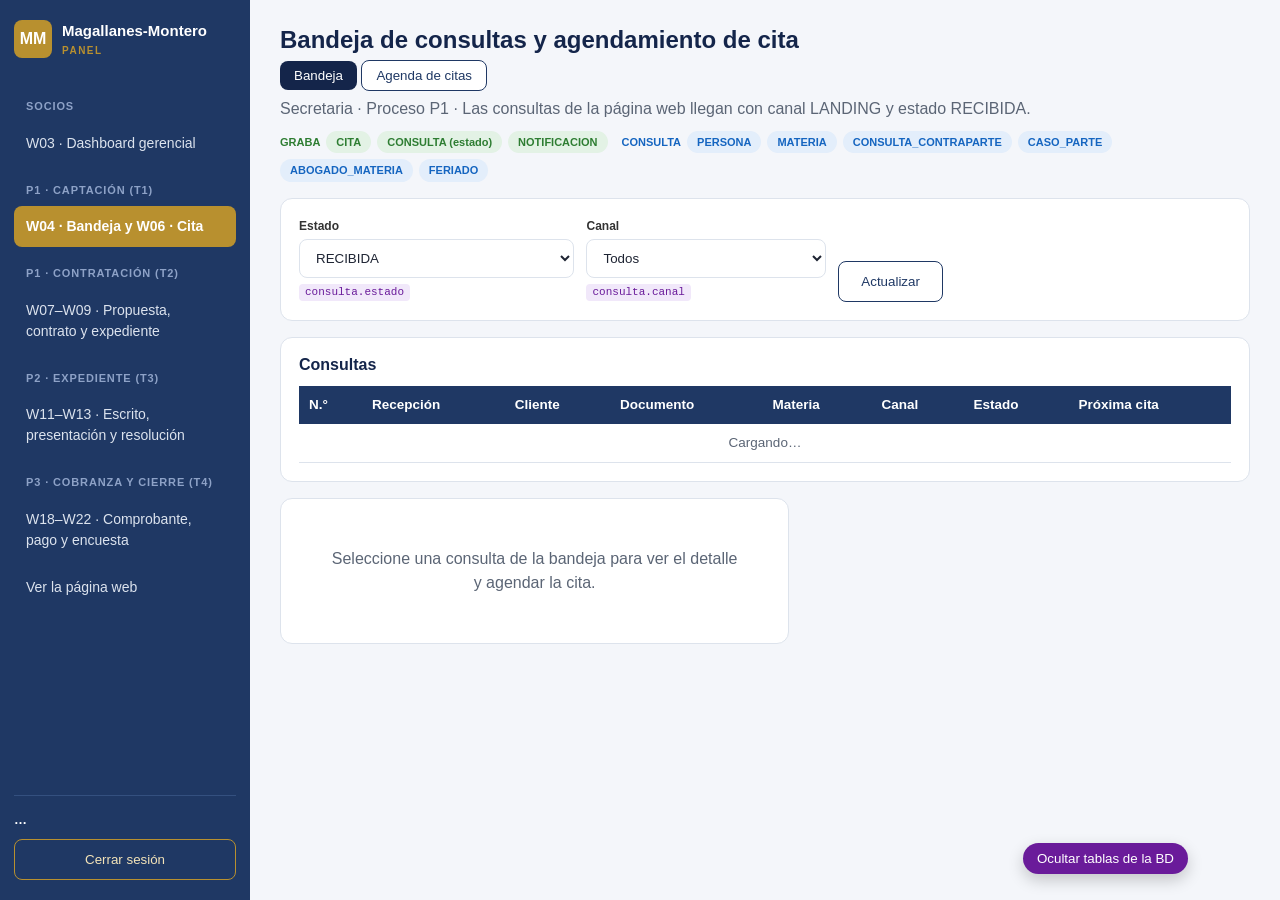
==== 8_Web_Landing_Panel/magallanes-web/src/main/resources/static/panel/index.html @ 639f0bbc "Version final 36 tablas + dashboard + modulos" ====
<!DOCTYPE html>
<html lang="es">
<head>
  <meta charset="UTF-8"><meta name="viewport" content="width=device-width, initial-scale=1">
  <title>Panel del estudio · Magallanes-Montero</title>
  <link rel="stylesheet" href="../css/estilos.css"><link rel="stylesheet" href="../css/panel.css">
</head>
<body class="panel">
<div class="app">
  <aside id="lateral" data-activo="bandeja"></aside>

  <main class="principal">
    <!-- ================= W04 · BANDEJA + W06 · AGENDAR CITA ================= -->
    <section id="vista-bandeja">
      <div class="titulo-pantalla">
        <h1>Bandeja de consultas y agendamiento de cita</h1>
        <div style="margin:6px 0"><button class="btn btn-navy" type="button" data-vista="bandeja" style="padding:7px 14px">Bandeja</button>
          <button class="btn btn-sec" type="button" data-vista="agenda" style="padding:7px 14px">Agenda de citas</button></div>
        <p>Secretaria · Proceso P1 · Las consultas de la página web llegan con canal LANDING y estado RECIBIDA.</p>
        <div class="chips"><span style="color:var(--verde)">GRABA</span><span class="chip g">CITA</span><span class="chip g">CONSULTA (estado)</span><span class="chip g">NOTIFICACION</span>
          <span style="color:var(--azul);margin-left:8px">CONSULTA</span><span class="chip l">PERSONA</span><span class="chip l">MATERIA</span><span class="chip l">CONSULTA_CONTRAPARTE</span><span class="chip l">CASO_PARTE</span><span class="chip l">ABOGADO_MATERIA</span><span class="chip l">FERIADO</span></div>
      </div>

      <div class="tarjeta">
        <div class="filtros">
          <div class="campo"><label for="f-estado">Estado</label>
            <select id="f-estado"><option value="">Todos</option><option selected>RECIBIDA</option><option>NO_ATENDIDA</option><option>AGENDADA</option><option>ATENDIDA</option><option>PROPUESTA</option><option>CONTRATADA</option><option>CON_CONFLICTO</option><option>RECHAZADA</option></select>
            <span class="bd">consulta.estado</span></div>
          <div class="campo"><label for="f-canal">Canal</label>
            <select id="f-canal"><option value="">Todos</option><option>LANDING</option><option>WHATSAPP</option><option>LLAMADA</option><option>PRESENCIAL</option><option>FACEBOOK</option><option>INSTAGRAM</option></select>
            <span class="bd">consulta.canal</span></div>
          <button class="btn btn-sec" id="refrescar" type="button">Actualizar</button>
        </div>
      </div>

      <div class="tarjeta" style="overflow-x:auto">
          <h2>Consultas <span id="total" style="color:var(--muted);font-weight:400"></span></h2>
          <table class="tabla">
            <thead><tr><th>N.°</th><th>Recepción</th><th>Cliente</th><th>Documento</th><th>Materia</th><th>Canal</th><th>Estado</th><th>Próxima cita</th></tr></thead>
            <tbody id="filas"><tr><td colspan="8" class="vacio">Cargando…</td></tr></tbody>
          </table>
      </div>

      <div class="dos-col">
          <div class="tarjeta detalle" id="detalle"><div class="vacio">Seleccione una consulta de la bandeja para ver el detalle y agendar la cita.</div></div>

          <!-- W06 · Agendar cita -->
          <form class="tarjeta" id="form-cita" hidden novalidate>
            <h2>W06 · Agendar cita</h2>
            <div class="campo"><label for="abogado">Abogado que atiende la materia *</label>
              <select id="abogado"></select><span class="bd">cita.id_abogado → abogado (filtrado por abogado_materia)</span></div>
            <div class="fila">
              <div class="campo"><label for="fecha">Fecha *</label><input id="fecha" type="date"><span class="bd">cita.fecha_hora (fecha) · se valida contra feriado</span></div>
              <div class="campo"><label>Modalidad *</label>
                <div class="radios"><label><input type="radio" name="modalidad" value="PRESENCIAL" checked> Presencial</label><label><input type="radio" name="modalidad" value="VIRTUAL"> Virtual</label></div>
                <span class="bd">cita.modalidad</span></div>
            </div>
            <div class="campo" style="margin-top:12px"><label>Hora * <span id="info-dia" style="font-weight:400;color:var(--muted)"></span></label>
              <div class="horas" id="horas"></div><span class="bd">cita.fecha_hora (hora) · tachadas = otra cita del abogado</span></div>
            <div class="alerta" id="alerta-cita"></div>
            <button class="btn btn-oro" type="submit" id="btn-cita" style="width:100%;margin-top:14px">Agendar cita y notificar</button>
            <p style="font-size:12px;color:var(--muted);margin:8px 0 0">Una sola transacción: INSERT CITA → UPDATE CONSULTA (AGENDADA) → INSERT NOTIFICACION al cliente (recordatorio 1 día antes) → INSERT NOTIFICACION al abogado.</p>
          </form>
      </div>
    </section>

    <!-- ================= AGENDA ================= -->
    <section id="vista-agenda" hidden>
      <div class="titulo-pantalla"><h1>Agenda de citas</h1>
        <div style="margin:6px 0"><button class="btn btn-sec" type="button" data-vista="bandeja" style="padding:7px 14px">Bandeja</button>
          <button class="btn btn-navy" type="button" data-vista="agenda" style="padding:7px 14px">Agenda de citas</button></div><p>Citas desde hoy (SELECT a CITA + CONSULTA + PERSONA + EMPLEADO).</p></div>
      <div class="tarjeta" style="overflow-x:auto">
        <table class="tabla"><thead><tr><th>N.° cita</th><th>Fecha y hora</th><th>Cliente</th><th>Abogado</th><th>Modalidad</th><th>Estado</th><th>Consulta</th></tr></thead>
          <tbody id="agenda-filas"></tbody></table>
      </div>
    </section>
  </main>
</div>
<button class="toggle-bd" id="toggle-bd" type="button">Ocultar tablas de la BD</button>
<script src="../js/menu.js"></script>
<script src="../js/panel.js"></script>
</body>
</html>
---- 8_Web_Landing_Panel/magallanes-web/src/main/resources/static/css/estilos.css ----
/* ==========================================================
   Magallanes-Montero Abogados · azul marino y dorado
   ========================================================== */
:root {
  --navy: #14254A; --navy-2: #1F3864; --navy-3: #2C4A7C;
  --gold: #B8902F; --gold-2: #9E7A25; --gold-claro: #F3E3B8;
  --crema: #F6F1E7; --fondo: #F4F6FA; --texto: #1E2433; --muted: #5B6575; --linea: #DDE3EC;
  --verde: #2E7D32; --rojo: #C62828; --azul: #1565C0; --morado: #6A1B9A;
  --radio: 12px;
}
* { box-sizing: border-box; }
[hidden] { display: none !important; }
html { scroll-behavior: smooth; }
body { margin: 0; font-family: "Inter", "Segoe UI", Arial, sans-serif; color: var(--texto); background: #fff; line-height: 1.5; }
a { color: inherit; text-decoration: none; }
.contenedor { width: min(1200px, 100% - 32px); margin-inline: auto; }
h1, h2, h3 { line-height: 1.15; margin: 0 0 .5em; }
.etiqueta-seccion { color: var(--gold); font-size: 12px; font-weight: 800; letter-spacing: .12em; text-transform: uppercase; }

/* Etiqueta morada tabla.columna (igual que en Figma) */
.bd { display: inline-block; font: 11px/1.6 Consolas, "Courier New", monospace; color: var(--morado); background: #F1E8FA;
      border-radius: 4px; padding: 0 6px; margin-top: 4px; max-width: 100%; overflow-wrap: anywhere; }
body.sin-bd .bd { display: none; }

/* Botones */
.btn { display: inline-flex; align-items: center; justify-content: center; gap: 8px; border: 0; border-radius: 8px; padding: 12px 22px;
       font: 700 14px/1 inherit; cursor: pointer; transition: background .15s, transform .1s; }
.btn:active { transform: translateY(1px); }
.btn-oro { background: var(--gold); color: #fff; }
.btn-oro:hover { background: var(--gold-2); }
.btn-borde { background: transparent; color: var(--gold-claro); border: 1.5px solid var(--gold); }
.btn-borde:hover { background: rgba(184,144,47,.12); }
.btn-navy { background: var(--navy); color: #fff; }
.btn-navy:hover { background: var(--navy-3); }
.btn-sec { background: #fff; color: var(--navy-2); border: 1.5px solid var(--navy-2); }
.btn:disabled { opacity: .55; cursor: not-allowed; }

/* ---------------- Encabezado ---------------- */
.cabecera { background: var(--navy); position: sticky; top: 0; z-index: 20; }
.cabecera .contenedor { display: flex; align-items: center; gap: 24px; height: 72px; }
.logo { display: flex; align-items: center; gap: 10px; color: #fff; }
.logo-mm { width: 38px; height: 38px; border-radius: 8px; background: var(--gold); display: grid; place-items: center; font-weight: 800; color: #fff; }
.logo b { display: block; font-size: 15px; } .logo small { display: block; color: var(--gold); font-size: 10px; letter-spacing: .15em; font-weight: 700; }
.menu { display: flex; gap: 26px; margin-left: auto; }
.menu a { color: #DCE3EE; font-size: 14px; } .menu a:hover { color: #fff; }
.candado { width: 40px; height: 40px; border-radius: 50%; border: 1.5px solid var(--gold); display: grid; place-items: center; position: relative; }
.candado svg { width: 18px; height: 18px; fill: none; stroke: var(--gold); stroke-width: 2; }
.candado:hover { background: rgba(184,144,47,.15); }
.candado .tip { position: absolute; top: 48px; right: 0; background: #fff; color: var(--navy); font-size: 12px; font-weight: 700; padding: 6px 10px;
                border-radius: 6px; white-space: nowrap; box-shadow: 0 4px 14px rgba(0,0,0,.18); opacity: 0; pointer-events: none; transition: .15s; }
.candado:hover .tip { opacity: 1; }

/* ---------------- Hero ---------------- */
.hero { background: var(--navy); color: #fff; padding: 64px 0 80px; }
.hero .contenedor { display: grid; grid-template-columns: 1.35fr 1fr; gap: 48px; align-items: center; }
.hero h1 { font-size: clamp(34px, 5vw, 54px); border-left: 5px solid var(--gold); padding-left: 24px; }
.hero h1 span { color: var(--gold); }
.hero p { color: #C9D4E8; font-size: 17px; max-width: 620px; }
.hero .acciones { display: flex; gap: 14px; margin: 28px 0 36px; flex-wrap: wrap; }
.cifras { display: flex; gap: 48px; border-top: 1px solid #2E4470; padding-top: 22px; flex-wrap: wrap; }
.cifras b { display: block; font-size: 32px; color: var(--gold); } .cifras span { color: #C9D4E8; font-size: 13px; }
.urgencia { background: #fff; color: var(--texto); border-radius: var(--radio); padding: 28px; box-shadow: 0 20px 50px rgba(0,0,0,.25); }
.urgencia h3 { color: var(--navy); font-size: 20px; } .urgencia small { color: var(--muted); }
.urgencia ul { list-style: none; padding: 0; margin: 18px 0 22px; display: grid; gap: 14px; }
.urgencia li { display: flex; gap: 10px; align-items: center; font-size: 14px; }
.urgencia li::before { content: "✓"; width: 22px; height: 22px; border-radius: 50%; background: var(--gold); color: #fff; display: grid; place-items: center; font-size: 12px; flex: none; }
.urgencia .btn { width: 100%; }

/* ---------------- Secciones ---------------- */
.seccion { padding: 72px 0; }
.titulo-centro { text-align: center; margin-bottom: 36px; } .titulo-centro h2 { font-size: 34px; color: var(--navy); }
.grid-areas { display: grid; grid-template-columns: repeat(3, 1fr); gap: 20px; }
.area { border: 1px solid var(--linea); border-top: 4px solid var(--gold); border-radius: var(--radio); padding: 22px; transition: .15s; }
.area:hover { box-shadow: 0 10px 28px rgba(20,37,74,.1); transform: translateY(-2px); }
.area .inicial { width: 36px; height: 36px; border-radius: 50%; background: var(--crema); color: var(--gold); display: grid; place-items: center; font-weight: 800; float: left; margin-right: 12px; }
.area h3 { color: var(--navy); font-size: 18px; margin-top: 6px; } .area p { clear: both; color: var(--muted); font-size: 14px; margin: 14px 0 10px; }
.area a { color: var(--gold); font-weight: 700; font-size: 14px; cursor: pointer; }

.pasos-fondo { background: var(--crema); }
.pasos { display: grid; grid-template-columns: repeat(4, 1fr); gap: 20px; }
.paso .num { width: 46px; height: 46px; border-radius: 50%; background: var(--navy); color: #fff; display: grid; place-items: center; font-weight: 800; margin-bottom: 14px; }
.paso h3 { color: var(--navy); font-size: 18px; margin: 0 0 4px; } .paso p { color: var(--muted); font-size: 14px; margin: 0; }

.grid-socios { display: grid; grid-template-columns: repeat(3, 1fr); gap: 20px; }
.socio { border: 1px solid var(--linea); border-radius: var(--radio); padding: 22px; display: grid; grid-template-columns: 64px 1fr; gap: 14px; align-items: center; }
.socio .av { width: 64px; height: 64px; border-radius: 50%; background: var(--navy); color: var(--gold); display: grid; place-items: center; font-weight: 800; font-size: 20px; }
.socio b { color: var(--navy); } .socio small { color: var(--muted); display: block; }
.socio .col { grid-column: 1 / -1; font-size: 13px; }

/* ---------------- Formulario ---------------- */
.contacto { background: var(--navy); color: #fff; }
.contacto .contenedor { display: grid; grid-template-columns: .85fr 1.15fr; gap: 48px; align-items: start; }
.contacto h2 { font-size: 38px; } .contacto h2 span { color: var(--gold); } .contacto p { color: #C9D4E8; }
.dato { display: flex; gap: 12px; margin: 18px 0; } .dato i { width: 10px; height: 10px; margin-top: 6px; border-radius: 50%; background: var(--gold); box-shadow: 0 0 0 7px #23365F; flex: none; }
.dato small { color: var(--gold); font-weight: 700; display: block; font-size: 12px; } .dato span { color: #fff; font-size: 14px; }
.caja-registro { background: #1C3160; border-radius: 10px; padding: 18px; margin-top: 28px; font-size: 13px; color: #C9D4E8; }
.caja-registro b { color: var(--gold); display: block; margin-bottom: 6px; }
.form-tarjeta { background: #fff; color: var(--texto); border-radius: var(--radio); border-top: 5px solid var(--gold); padding: 28px; box-shadow: 0 20px 50px rgba(0,0,0,.25); }
.form-tarjeta h3 { color: var(--navy); font-size: 20px; margin: 0; } .form-tarjeta > small { color: var(--muted); }
.fila { display: grid; gap: 14px; grid-template-columns: 1fr 1fr; margin-top: 14px; }
.fila.f3 { grid-template-columns: 130px 1fr 1fr; } .fila.f1 { grid-template-columns: 1fr; }
.campo label { display: block; font-size: 12px; font-weight: 700; color: #333; margin-bottom: 4px; }
.campo input, .campo select, .campo textarea { width: 100%; padding: 10px 12px; border: 1.5px solid var(--linea); border-radius: 8px; font: 14px inherit; color: var(--texto); background: #fff; }
.campo textarea { min-height: 92px; resize: vertical; }
.campo input:focus, .campo select:focus, .campo textarea:focus { outline: none; border-color: var(--gold); box-shadow: 0 0 0 3px rgba(184,144,47,.18); }
.campo.error input, .campo.error select, .campo.error textarea { border-color: var(--rojo); }
.campo .msg { color: var(--rojo); font-size: 12px; display: none; } .campo.error .msg { display: block; }
.contador { float: right; color: var(--muted); font-size: 11px; font-weight: 400; }
.radios { display: flex; gap: 18px; font-size: 14px; margin-top: 4px; flex-wrap: wrap; }
.campo .radios label { display: inline-flex; align-items: center; gap: 6px; font-size: 14px; font-weight: 400; color: var(--texto); margin: 0; cursor: pointer; }
.radios input { accent-color: var(--gold); width: 16px; height: 16px; margin: 0; }
.check { display: flex; gap: 10px; align-items: flex-start; font-size: 14px; margin-top: 14px; }
.check input { margin-top: 3px; width: 16px; height: 16px; accent-color: var(--gold); }
.form-tarjeta .btn { width: 100%; margin-top: 18px; padding: 14px; }
.nota-form { text-align: center; color: var(--muted); font-size: 12px; margin-top: 8px; }
.alerta { border-radius: 8px; padding: 12px 14px; margin-top: 14px; font-size: 14px; display: none; }
.alerta.ok { display: block; background: #E8F5E9; color: var(--verde); border: 1px solid #A5D6A7; }
.alerta.mal { display: block; background: #FFEBEE; color: var(--rojo); border: 1px solid #EF9A9A; }
.exito { text-align: center; padding: 18px 0 6px; }
.exito .circulo { width: 64px; height: 64px; border-radius: 50%; background: #E8F5E9; color: var(--verde); display: grid; place-items: center; font-size: 30px; margin: 0 auto 12px; }
.exito h3 { color: var(--navy); }
.traza { text-align: left; background: var(--fondo); border-radius: 8px; padding: 12px 14px; font: 12.5px/1.7 Consolas, monospace; margin: 14px 0; }
.traza b { color: var(--verde); }

/* ---------------- Satisfacción y pie ---------------- */
.satisf { background: var(--crema); border-radius: var(--radio); padding: 26px 32px; display: flex; align-items: center; gap: 28px; flex-wrap: wrap; }
.satisf b { font-size: 40px; color: var(--navy); } .estrellas { color: var(--gold); font-size: 24px; letter-spacing: 3px; }
.satisf p { margin: 0; color: var(--muted); font-size: 14px; flex-basis: 100%; }
.pie { background: var(--navy); color: #C9D4E8; padding: 48px 0 24px; font-size: 14px; }
.pie .contenedor { display: grid; grid-template-columns: 1.5fr 1fr 1fr 1fr auto; gap: 28px; }
.pie h4 { color: var(--gold); margin: 0 0 10px; font-size: 14px; } .pie a { display: block; margin: 6px 0; }
.pie .final { grid-column: 1 / -1; border-top: 1px solid #2E4470; padding-top: 18px; font-size: 12px; color: #8EA2C7; }
.btn-panel { border: 1.5px solid var(--gold); color: var(--gold); border-radius: 8px; padding: 10px 16px; display: inline-flex !important; gap: 8px; align-items: center; font-weight: 700; }
.wsp { position: fixed; right: 22px; bottom: 22px; width: 56px; height: 56px; border-radius: 50%; background: var(--gold); color: #fff; display: grid; place-items: center; font-size: 26px; box-shadow: 0 8px 20px rgba(0,0,0,.25); z-index: 30; }
.toggle-bd { position: fixed; right: 92px; bottom: 26px; z-index: 30; background: var(--morado); color: #fff; border: 0; border-radius: 20px; padding: 8px 14px; font: 700 12px inherit; cursor: pointer; box-shadow: 0 6px 16px rgba(0,0,0,.2); }

@media (max-width: 900px) {
  .hero .contenedor, .contacto .contenedor { grid-template-columns: 1fr; }
  .grid-areas, .grid-socios { grid-template-columns: 1fr 1fr; } .pasos { grid-template-columns: 1fr 1fr; }
  .menu { display: none; } .pie .contenedor { grid-template-columns: 1fr 1fr; }
}
@media (max-width: 560px) { .grid-areas, .grid-socios, .pasos, .fila, .fila.f3 { grid-template-columns: 1fr; } }
---- 8_Web_Landing_Panel/magallanes-web/src/main/resources/static/css/panel.css ----
/* Panel administrativo (W02, W04, W06) */
body.panel { background: var(--fondo); }
.app { display: grid; grid-template-columns: 250px 1fr; min-height: 100vh; }
.lateral { background: var(--navy-2); color: #DCE3EE; padding: 20px 14px; display: flex; flex-direction: column; gap: 6px; position: sticky; top: 0; height: 100vh; }
.lateral .logo { margin-bottom: 22px; }
.lateral button.item { background: transparent; border: 0; color: #DCE3EE; text-align: left; padding: 10px 12px; border-radius: 8px; font: 14px inherit; cursor: pointer; }
.lateral button.item:hover { background: var(--navy-3); }
.lateral button.item.activo { background: var(--gold); color: #fff; font-weight: 700; }
.lateral .relleno { flex: 1; }
.usuario { border-top: 1px solid #34507F; padding-top: 14px; font-size: 13px; }
.usuario b { color: #fff; display: block; } .usuario small { color: var(--gold); font-weight: 700; }
.usuario button { margin-top: 10px; width: 100%; }
.principal { padding: 26px 30px; min-width: 0; }
.titulo-pantalla h1 { color: var(--navy); font-size: 24px; margin: 0; } .titulo-pantalla p { color: var(--muted); margin: 4px 0 10px; }
.chips { display: flex; gap: 6px; flex-wrap: wrap; align-items: center; font-size: 11px; font-weight: 800; }
.chip { border-radius: 12px; padding: 3px 10px; } .chip.g { background: #E3F2E5; color: var(--verde); } .chip.l { background: #E3EEFB; color: var(--azul); }
.tarjeta { background: #fff; border: 1px solid var(--linea); border-radius: var(--radio); padding: 18px; margin-top: 16px; }
.tarjeta h2 { color: var(--navy); font-size: 16px; margin: 0 0 12px; }
.filtros { display: flex; gap: 12px; flex-wrap: wrap; align-items: end; }
.filtros .campo { min-width: 170px; }
.tabla { width: 100%; border-collapse: collapse; font-size: 13.5px; }
.tabla th { background: var(--navy-2); color: #fff; text-align: left; padding: 9px 10px; font-weight: 700; }
.tabla td { padding: 9px 10px; border-bottom: 1px solid var(--linea); }
.tabla tbody tr { cursor: pointer; } .tabla tbody tr:hover { background: #F7F3E8; } .tabla tbody tr.sel { background: var(--gold-claro); }
.estado { font-size: 11px; font-weight: 800; border-radius: 10px; padding: 2px 8px; white-space: nowrap; }
.e-RECIBIDA, .e-NO_ATENDIDA { background: #FFF3E0; color: #E65100; } .e-AGENDADA, .e-PROGRAMADA { background: #E3EEFB; color: var(--azul); }
.e-CONTRATADA, .e-ATENDIDA, .e-ENVIADA { background: #E3F2E5; color: var(--verde); } .e-CON_CONFLICTO, .e-RECHAZADA, .e-FALLIDA { background: #FFEBEE; color: var(--rojo); }
.e-PROPUESTA, .e-PENDIENTE { background: #F1E8FA; color: var(--morado); }
.urg { color: var(--rojo); font-weight: 800; }
.landing-tag { background: var(--gold-claro); color: var(--gold-2); font-size: 11px; font-weight: 800; border-radius: 10px; padding: 2px 8px; }
.dos-col { display: grid; grid-template-columns: 1.15fr 1fr; gap: 18px; align-items: start; }
.detalle dl { display: grid; grid-template-columns: 140px 1fr; gap: 6px 12px; margin: 0; font-size: 14px; }
.detalle dt { color: var(--muted); font-weight: 700; font-size: 12px; } .detalle dd { margin: 0; }
.aviso { border-radius: 8px; padding: 10px 12px; font-size: 13px; margin-top: 12px; }
.aviso.amarillo { background: #FFF8E1; color: #8D6E00; border: 1px solid #FFE082; } .aviso.verde { background: #E8F5E9; color: var(--verde); border: 1px solid #A5D6A7; }
.aviso.rojo { background: #FFEBEE; color: var(--rojo); border: 1px solid #EF9A9A; }
.horas { display: grid; grid-template-columns: repeat(4, 1fr); gap: 8px; margin-top: 6px; }
.horas button { border: 1.5px solid var(--linea); background: #fff; border-radius: 8px; padding: 9px 0; font: 700 13px inherit; cursor: pointer; }
.horas button:hover:not(:disabled) { border-color: var(--gold); }
.horas button.sel { background: var(--navy); border-color: var(--navy); color: #fff; }
.horas button:disabled { background: #F2F2F2; color: #AAA; text-decoration: line-through; cursor: not-allowed; }
.vacio { color: var(--muted); text-align: center; padding: 30px; }
.mini { font-size: 12.5px; } .mini td, .mini th { padding: 6px 8px; }
/* Login */
.login-fondo { min-height: 100vh; display: grid; grid-template-columns: 1.1fr 1fr; }
.login-izq { background: var(--navy); color: #fff; padding: 56px; display: flex; flex-direction: column; justify-content: center; }
.login-izq h1 { font-size: 40px; } .login-izq p { color: #C9D4E8; max-width: 440px; }
.login-der { display: grid; place-items: center; padding: 32px; background: var(--fondo); }
.login-caja { background: #fff; border-radius: var(--radio); padding: 34px; width: min(420px, 100%); box-shadow: 0 16px 40px rgba(20,37,74,.12); }
.login-caja h2 { color: var(--navy); margin-bottom: 4px; } .login-caja .campo { margin-top: 14px; } .login-caja .btn { width: 100%; margin-top: 20px; }
@media (max-width: 1000px) { .dos-col { grid-template-columns: 1fr; } }
@media (max-width: 800px) { .app { grid-template-columns: 1fr; } .lateral { position: static; height: auto; } .login-fondo { grid-template-columns: 1fr; } }

/* ---------------- W03 · Dashboard gerencial ---------------- */
.lateral a.item { display: block; color: #DCE3EE; padding: 10px 12px; border-radius: 8px; font-size: 14px; }
.lateral a.item:hover { background: var(--navy-3); }
.lateral a.item.activo { background: var(--gold); color: #fff; font-weight: 700; }
.lateral .grupo { color: #8EA2C7; font-size: 11px; font-weight: 800; letter-spacing: .08em; margin: 12px 12px 2px; text-transform: uppercase; }
.kpis { display: grid; grid-template-columns: repeat(6, 1fr); gap: 14px; margin-top: 16px; }
.kpi { background: #fff; border: 1px solid var(--linea); border-radius: var(--radio); padding: 16px; border-top: 4px solid var(--gold); }
.kpi small { color: var(--muted); font-weight: 700; font-size: 12px; display: block; }
.kpi b { display: block; font-size: 24px; color: var(--navy); margin: 6px 0 2px; white-space: nowrap; }
.kpi .det { font-size: 12px; color: var(--muted); }
.kpi.verde { border-top-color: var(--verde); } .kpi.verde b { color: var(--verde); }
.kpi.rojo { border-top-color: var(--rojo); } .kpi.rojo b { color: var(--rojo); }
.grid-2 { display: grid; grid-template-columns: 1fr 1fr; gap: 16px; }
.grafico { position: relative; height: 280px; }
.origen { margin-top: 8px; font-size: 12px; color: var(--muted); }
.alertas { display: grid; grid-template-columns: repeat(4, 1fr); gap: 14px; margin-top: 16px; }
.alerta-kpi { background: #fff; border: 1px solid var(--linea); border-radius: var(--radio); padding: 14px 16px; display: flex; gap: 12px; align-items: center; }
.alerta-kpi .num { font-size: 28px; font-weight: 800; min-width: 44px; text-align: center; }
.alerta-kpi small { color: var(--muted); display: block; font-size: 12px; }
.dias-neg { color: var(--rojo); font-weight: 800; } .dias-ok { color: #E65100; font-weight: 800; }
@media (max-width: 1300px) { .kpis { grid-template-columns: repeat(3, 1fr); } .alertas { grid-template-columns: repeat(2, 1fr); } }
@media (max-width: 900px) { .grid-2 { grid-template-columns: 1fr; } .kpis { grid-template-columns: 1fr 1fr; } }
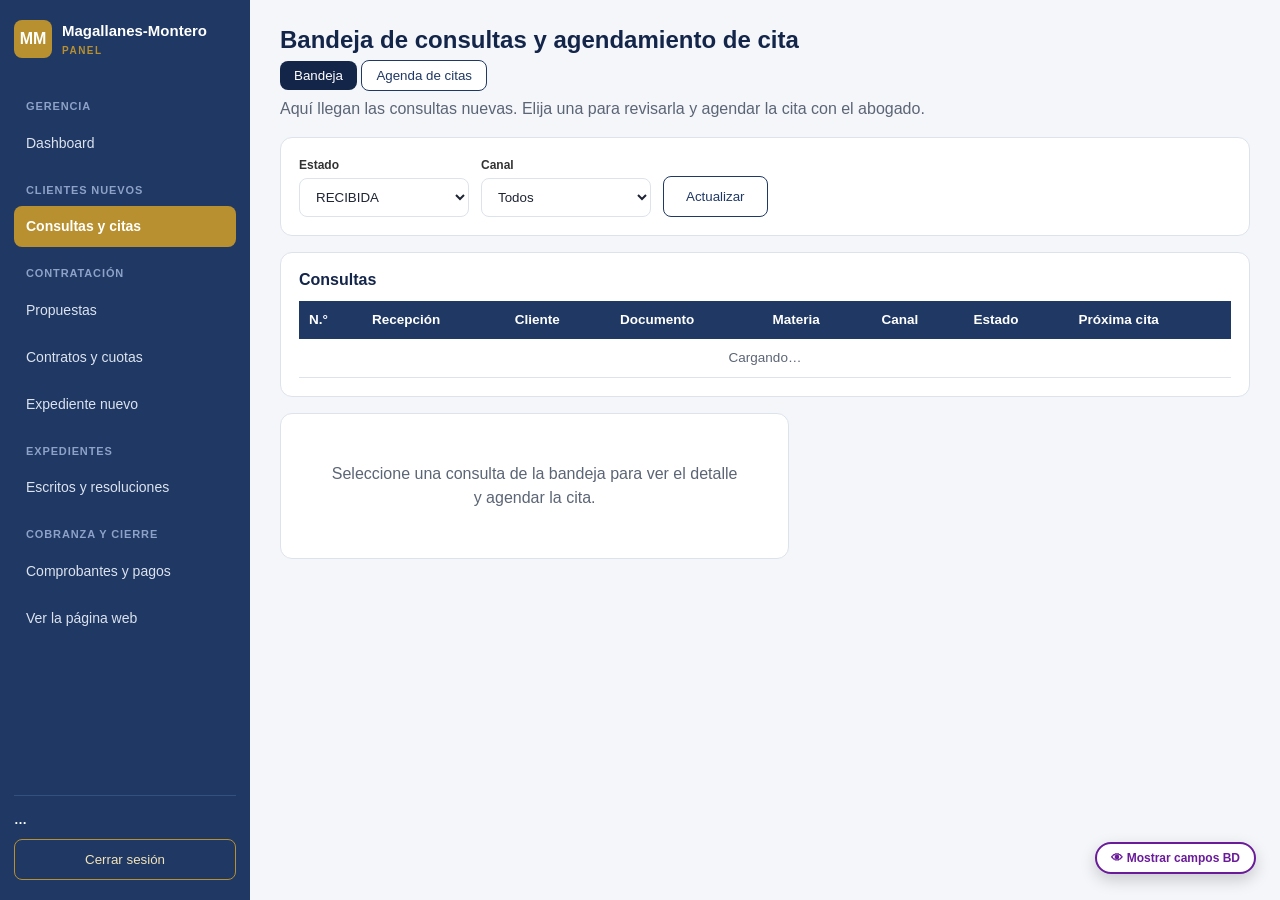
==== commit a597bec0: "W07 Propuesta + menu simple/tecnico con boton BD" ====
--- a/8_Web_Landing_Panel/magallanes-web/src/main/resources/static/panel/index.html
+++ b/8_Web_Landing_Panel/magallanes-web/src/main/resources/static/panel/index.html
@@ -4,6 +4,7 @@
   <meta charset="UTF-8"><meta name="viewport" content="width=device-width, initial-scale=1">
   <title>Panel del estudio · Magallanes-Montero</title>
   <link rel="stylesheet" href="../css/estilos.css"><link rel="stylesheet" href="../css/panel.css">
+  <script src="../js/bd.js"></script>
 </head>
 <body class="panel">
 <div class="app">
@@ -16,8 +17,9 @@
         <h1>Bandeja de consultas y agendamiento de cita</h1>
         <div style="margin:6px 0"><button class="btn btn-navy" type="button" data-vista="bandeja" style="padding:7px 14px">Bandeja</button>
           <button class="btn btn-sec" type="button" data-vista="agenda" style="padding:7px 14px">Agenda de citas</button></div>
-        <p>Secretaria · Proceso P1 · Las consultas de la página web llegan con canal LANDING y estado RECIBIDA.</p>
-        <div class="chips"><span style="color:var(--verde)">GRABA</span><span class="chip g">CITA</span><span class="chip g">CONSULTA (estado)</span><span class="chip g">NOTIFICACION</span>
+        <p class="solo-tec">Secretaria · Proceso P1 · Las consultas de la página web llegan con canal LANDING y estado RECIBIDA.</p>
+      <p class="solo-cli">Aquí llegan las consultas nuevas. Elija una para revisarla y agendar la cita con el abogado.</p>
+        <div class="chips bd-bloque"><span style="color:var(--verde)">GRABA</span><span class="chip g">CITA</span><span class="chip g">CONSULTA (estado)</span><span class="chip g">NOTIFICACION</span>
           <span style="color:var(--azul);margin-left:8px">CONSULTA</span><span class="chip l">PERSONA</span><span class="chip l">MATERIA</span><span class="chip l">CONSULTA_CONTRAPARTE</span><span class="chip l">CASO_PARTE</span><span class="chip l">ABOGADO_MATERIA</span><span class="chip l">FERIADO</span></div>
       </div>
 
@@ -46,7 +48,7 @@
 
           <!-- W06 · Agendar cita -->
           <form class="tarjeta" id="form-cita" hidden novalidate>
-            <h2>W06 · Agendar cita</h2>
+            <h2><span class="solo-tec">W06 · </span>Agendar cita</h2>
             <div class="campo"><label for="abogado">Abogado que atiende la materia *</label>
               <select id="abogado"></select><span class="bd">cita.id_abogado → abogado (filtrado por abogado_materia)</span></div>
             <div class="fila">
@@ -59,7 +61,7 @@
               <div class="horas" id="horas"></div><span class="bd">cita.fecha_hora (hora) · tachadas = otra cita del abogado</span></div>
             <div class="alerta" id="alerta-cita"></div>
             <button class="btn btn-oro" type="submit" id="btn-cita" style="width:100%;margin-top:14px">Agendar cita y notificar</button>
-            <p style="font-size:12px;color:var(--muted);margin:8px 0 0">Una sola transacción: INSERT CITA → UPDATE CONSULTA (AGENDADA) → INSERT NOTIFICACION al cliente (recordatorio 1 día antes) → INSERT NOTIFICACION al abogado.</p>
+            <p class="solo-tec" style="font-size:12px;color:var(--muted);margin:8px 0 0">Una sola transacción: INSERT CITA → UPDATE CONSULTA (AGENDADA) → INSERT NOTIFICACION al cliente (recordatorio 1 día antes) → INSERT NOTIFICACION al abogado.</p>
           </form>
       </div>
     </section>
@@ -68,7 +70,7 @@
     <section id="vista-agenda" hidden>
       <div class="titulo-pantalla"><h1>Agenda de citas</h1>
         <div style="margin:6px 0"><button class="btn btn-sec" type="button" data-vista="bandeja" style="padding:7px 14px">Bandeja</button>
-          <button class="btn btn-navy" type="button" data-vista="agenda" style="padding:7px 14px">Agenda de citas</button></div><p>Citas desde hoy (SELECT a CITA + CONSULTA + PERSONA + EMPLEADO).</p></div>
+          <button class="btn btn-navy" type="button" data-vista="agenda" style="padding:7px 14px">Agenda de citas</button></div><p class="solo-tec">Citas desde hoy (SELECT a CITA + CONSULTA + PERSONA + EMPLEADO).</p><p class="solo-cli">Citas programadas desde hoy.</p></div>
       <div class="tarjeta" style="overflow-x:auto">
         <table class="tabla"><thead><tr><th>N.° cita</th><th>Fecha y hora</th><th>Cliente</th><th>Abogado</th><th>Modalidad</th><th>Estado</th><th>Consulta</th></tr></thead>
           <tbody id="agenda-filas"></tbody></table>
@@ -76,7 +78,6 @@
     </section>
   </main>
 </div>
-<button class="toggle-bd" id="toggle-bd" type="button">Ocultar tablas de la BD</button>
 <script src="../js/menu.js"></script>
 <script src="../js/panel.js"></script>
 </body>
--- a/8_Web_Landing_Panel/magallanes-web/src/main/resources/static/css/estilos.css
+++ b/8_Web_Landing_Panel/magallanes-web/src/main/resources/static/css/estilos.css
@@ -20,7 +20,9 @@
 /* Etiqueta morada tabla.columna (igual que en Figma) */
 .bd { display: inline-block; font: 11px/1.6 Consolas, "Courier New", monospace; color: var(--morado); background: #F1E8FA;
       border-radius: 4px; padding: 0 6px; margin-top: 4px; max-width: 100%; overflow-wrap: anywhere; }
-body.sin-bd .bd { display: none; }
+.sin-bd .bd, .sin-bd .bd-bloque, .sin-bd .bd-traza, .sin-bd .solo-tec { display: none !important; }
+/* Textos dobles: .solo-tec = versión técnica (códigos P1/T1/W04, tablas) · .solo-cli = versión para el cliente */
+html:not(.sin-bd) .solo-cli { display: none !important; }
 
 /* Botones */
 .btn { display: inline-flex; align-items: center; justify-content: center; gap: 8px; border: 0; border-radius: 8px; padding: 12px 22px;
@@ -132,7 +134,9 @@
 .pie .final { grid-column: 1 / -1; border-top: 1px solid #2E4470; padding-top: 18px; font-size: 12px; color: #8EA2C7; }
 .btn-panel { border: 1.5px solid var(--gold); color: var(--gold); border-radius: 8px; padding: 10px 16px; display: inline-flex !important; gap: 8px; align-items: center; font-weight: 700; }
 .wsp { position: fixed; right: 22px; bottom: 22px; width: 56px; height: 56px; border-radius: 50%; background: var(--gold); color: #fff; display: grid; place-items: center; font-size: 26px; box-shadow: 0 8px 20px rgba(0,0,0,.25); z-index: 30; }
-.toggle-bd { position: fixed; right: 92px; bottom: 26px; z-index: 30; background: var(--morado); color: #fff; border: 0; border-radius: 20px; padding: 8px 14px; font: 700 12px inherit; cursor: pointer; box-shadow: 0 6px 16px rgba(0,0,0,.2); }
+.toggle-bd { position: fixed; right: 92px; bottom: 26px; z-index: 30; background: #fff; color: var(--morado); border: 2px solid var(--morado); border-radius: 20px; padding: 8px 14px; font: 700 12px/1 "Segoe UI", Arial, sans-serif; cursor: pointer; box-shadow: 0 6px 16px rgba(0,0,0,.18); }
+.toggle-bd.activo { background: var(--morado); color: #fff; }
+body.panel .toggle-bd { right: 24px; }
 
 @media (max-width: 900px) {
   .hero .contenedor, .contacto .contenedor { grid-template-columns: 1fr; }
--- a/8_Web_Landing_Panel/magallanes-web/src/main/resources/static/css/panel.css
+++ b/8_Web_Landing_Panel/magallanes-web/src/main/resources/static/css/panel.css
@@ -73,3 +73,25 @@
 .dias-neg { color: var(--rojo); font-weight: 800; } .dias-ok { color: #E65100; font-weight: 800; }
 @media (max-width: 1300px) { .kpis { grid-template-columns: repeat(3, 1fr); } .alertas { grid-template-columns: repeat(2, 1fr); } }
 @media (max-width: 900px) { .grid-2 { grid-template-columns: 1fr; } .kpis { grid-template-columns: 1fr 1fr; } }
+
+/* ---------------- W08 · Contrato y cronograma de cuotas ---------------- */
+.paso { display: inline-grid; place-items: center; width: 24px; height: 24px; border-radius: 50%; background: var(--gold); color: #fff; font-size: 13px; margin-right: 6px; }
+.check { display: flex; gap: 8px; align-items: center; flex-wrap: wrap; font-size: 14px; cursor: pointer; }
+.check input { width: 16px; height: 16px; accent-color: var(--navy-2); }
+.generador { grid-template-columns: 110px 1fr auto auto; align-items: end; margin-top: 0; margin-bottom: 10px; }
+.cronograma th .bd { display: block; color: #E9D7F7; background: transparent; padding: 0; margin: 0; font-weight: 400; }
+.cronograma td { padding: 4px 6px; }
+.cronograma input, .cronograma select { width: 100%; padding: 6px 8px; border: 1.5px solid var(--linea); border-radius: 6px; font: 13px inherit; }
+.cronograma tbody tr { cursor: default; } .cronograma tbody tr:hover { background: transparent; }
+.cronograma .quitar { background: none; border: 0; color: var(--rojo); font-size: 18px; cursor: pointer; }
+.suma { margin-top: 10px; padding: 8px 12px; border-radius: 8px; font-weight: 700; font-size: 14px; }
+.suma.ok { background: #E8F5E9; color: var(--verde); } .suma.mal { background: #FFEBEE; color: var(--rojo); }
+.acciones { display: flex; gap: 12px; align-items: center; flex-wrap: wrap; margin-top: 16px; }
+.fila-bd { margin-top: 8px; }
+.sql-ssms { margin-top: 14px; font-size: 13px; }
+.sql-ssms pre { background: var(--navy); color: #E3EAF6; border-radius: 8px; padding: 12px 14px; font: 12.5px/1.6 Consolas, monospace; overflow-x: auto; margin: 6px 0 0; }
+.e-ACEPTADA, .e-PAGADA { background: #E3F2E5; color: var(--verde); } .e-EN_NEGOCIACION, .e-PAGADA_PARCIAL { background: #FFF3E0; color: #E65100; }
+.e-VENCIDA { background: #FFEBEE; color: var(--rojo); }
+@media (max-width: 700px) { .generador { grid-template-columns: 1fr 1fr; } }
+.cronograma th .bd { white-space: nowrap; font-size: 10px; }
+.cronograma td:nth-child(2) { min-width: 128px; } .cronograma td:nth-child(3) { min-width: 100px; } .cronograma td:nth-child(4) { min-width: 140px; }
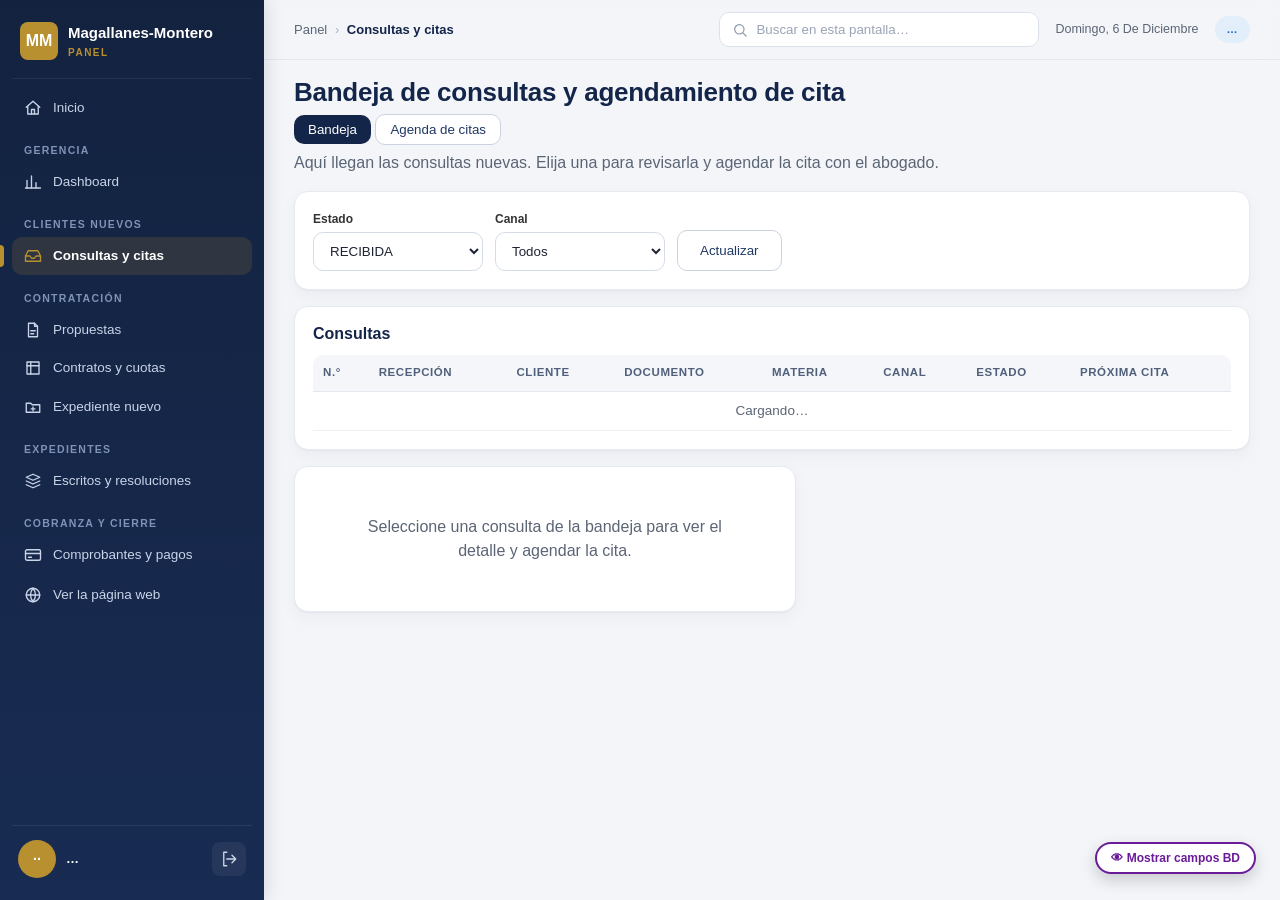
==== commit 747e71e1: "Validacion de datos en BD (CHECK), Java y pantalla + ayudas al escribir en el panel Co-Authored-By: " ====
--- a/8_Web_Landing_Panel/magallanes-web/src/main/resources/static/panel/index.html
+++ b/8_Web_Landing_Panel/magallanes-web/src/main/resources/static/panel/index.html
@@ -79,6 +79,7 @@
   </main>
 </div>
 <script src="../js/menu.js"></script>
+<script src="../js/ayudas.js"></script>
 <script src="../js/panel.js"></script>
 </body>
 </html>
--- a/8_Web_Landing_Panel/magallanes-web/src/main/resources/static/css/panel.css
+++ b/8_Web_Landing_Panel/magallanes-web/src/main/resources/static/css/panel.css
@@ -95,3 +95,166 @@
 @media (max-width: 700px) { .generador { grid-template-columns: 1fr 1fr; } }
 .cronograma th .bd { white-space: nowrap; font-size: 10px; }
 .cronograma td:nth-child(2) { min-width: 128px; } .cronograma td:nth-child(3) { min-width: 100px; } .cronograma td:nth-child(4) { min-width: 140px; }
+
+/* ---------------- Filtro por periodo del dashboard ---------------- */
+.filtro-periodo { display: flex; flex-wrap: wrap; gap: 12px 18px; align-items: center; padding: 12px 16px; }
+.filtro-periodo .rapidos { display: flex; flex-wrap: wrap; gap: 6px; }
+.filtro-periodo .rapidos button { border: 1.5px solid var(--linea); background: #fff; border-radius: 18px; padding: 6px 12px; font: 600 13px inherit; color: var(--navy-2); cursor: pointer; }
+.filtro-periodo .rapidos button:hover { border-color: var(--gold); }
+.filtro-periodo .rapidos button.activo { background: var(--navy-2); border-color: var(--navy-2); color: #fff; }
+.filtro-periodo .rango { display: flex; gap: 8px; align-items: center; flex-wrap: wrap; font-size: 13px; color: var(--muted); }
+.filtro-periodo .rango input { padding: 6px 8px; border: 1.5px solid var(--linea); border-radius: 8px; font: 13px inherit; margin-left: 4px; }
+.filtro-periodo .periodo-txt { flex-basis: 100%; font-size: 13px; color: var(--navy); }
+.etq-p, .etq-h { font-style: normal; font-size: 10px; font-weight: 800; border-radius: 8px; padding: 1px 6px; margin-left: 4px; text-transform: uppercase; }
+.etq-p { background: #E3EEFB; color: var(--azul); } .etq-h { background: #FFF3E0; color: #E65100; }
+.nota-hoy { font-size: 12.5px; color: var(--muted); margin: 14px 0 0; }
+
+/* ---------------- Módulos W09 / T3 / T4 ---------------- */
+.mongo-ok { color: var(--verde); font-weight: 700; font-size: 12px; } .mongo-off { color: #E65100; font-weight: 700; font-size: 12px; }
+.chip.m { background: #E8F5E9; color: #1B5E20; border: 1px dashed #43A047; }
+.caja-mongo { border: 1.5px dashed #43A047; background: #F6FBF6; border-radius: 10px; padding: 12px 14px; margin-top: 12px; }
+.caja-mongo h3 { margin: 0 0 6px; font-size: 14px; color: #1B5E20; }
+.pestanas { display: flex; gap: 6px; flex-wrap: wrap; margin-top: 14px; }
+.pestanas button { border: 1.5px solid var(--linea); background: #fff; border-radius: 8px 8px 0 0; padding: 8px 14px; font: 700 13px inherit; color: var(--navy-2); cursor: pointer; }
+.pestanas button.activo { background: var(--navy-2); color: #fff; border-color: var(--navy-2); }
+.lista-check { max-height: 190px; overflow: auto; border: 1.5px solid var(--linea); border-radius: 8px; padding: 6px 10px; background: #fff; }
+.lista-check label { display: flex; gap: 8px; align-items: flex-start; font-size: 13px; padding: 4px 0; cursor: pointer; }
+.modal { position: fixed; inset: 0; background: rgba(15, 25, 45, .55); display: grid; place-items: center; z-index: 50; padding: 20px; }
+.modal-caja { background: #fff; border-radius: 12px; width: min(820px, 100%); max-height: 85vh; display: flex; flex-direction: column; overflow: hidden; }
+.modal-cab { display: flex; justify-content: space-between; align-items: center; padding: 12px 16px; background: #1B5E20; color: #fff; }
+.modal-cab button { background: none; border: 0; color: #fff; font-size: 18px; cursor: pointer; }
+.modal pre { margin: 0; padding: 14px 16px; overflow: auto; font: 12.5px/1.55 Consolas, monospace; background: #0F1B2D; color: #D6E4F5; }
+.btn-mini { padding: 4px 9px; font-size: 12px; border-radius: 6px; }
+.estrellas button { font-size: 26px; background: none; border: 0; cursor: pointer; color: #C9CED6; padding: 0 2px; }
+.estrellas button.on { color: var(--gold); }
+.nps-escala { display: grid; grid-template-columns: repeat(11, 1fr); gap: 4px; }
+.nps-escala button { border: 1.5px solid var(--linea); background: #fff; border-radius: 6px; padding: 6px 0; font: 700 13px inherit; cursor: pointer; }
+.nps-escala button.on { background: var(--navy-2); color: #fff; border-color: var(--navy-2); }
+.e-ACTIVO, .e-EMITIDO, .e-BORRADOR { background: #E3EEFB; color: var(--azul); } .e-CERRADO, .e-PRESENTADO, .e-PAGADO, .e-CUMPLIDO { background: #E3F2E5; color: var(--verde); }
+.e-PAGADO_PARCIAL { background: #FFF3E0; color: #E65100; } .e-VENCIDO { background: #FFEBEE; color: var(--rojo); }
+
+/* =====================================================================
+   PANEL v2 · estilo moderno (menú con íconos, barra superior, tarjetas suaves, inicio por rol)
+   ===================================================================== */
+body.panel { background: #F3F5F9; font-family: "Inter", "Segoe UI", Arial, sans-serif; }
+.app { grid-template-columns: 264px 1fr; }
+.lateral { background: linear-gradient(180deg, #13223F 0%, #182B52 100%); padding: 18px 12px; gap: 2px; overflow-y: auto; box-shadow: 2px 0 18px rgba(10, 20, 40, .12); z-index: 40; }
+.lateral .logo { padding: 4px 8px 18px; margin-bottom: 8px; border-bottom: 1px solid rgba(255,255,255,.07); }
+.lateral .grupo { color: #7F93B8; font-size: 10.5px; letter-spacing: .12em; margin: 16px 12px 4px; }
+.lateral a.item { display: flex; align-items: center; gap: 11px; padding: 9px 12px; border-radius: 10px; font-size: 13.5px; color: #C9D4E8; transition: background .15s, color .15s; position: relative; }
+.lateral a.item:hover { background: rgba(255,255,255,.06); color: #fff; }
+.lateral a.item.activo { background: rgba(184,144,47,.16); color: #fff; font-weight: 600; }
+.lateral a.item.activo::before { content: ""; position: absolute; left: -12px; top: 8px; bottom: 8px; width: 4px; border-radius: 0 4px 4px 0; background: var(--gold); }
+.lateral a.item.activo .ico { stroke: var(--gold); }
+.ico { width: 18px; height: 18px; flex: none; fill: none; stroke: currentColor; stroke-width: 1.8; stroke-linecap: round; stroke-linejoin: round; }
+.usuario { display: flex; align-items: center; gap: 10px; border-top: 1px solid rgba(255,255,255,.08); padding: 14px 6px 4px; }
+.usuario .avatar { width: 38px; height: 38px; border-radius: 50%; background: var(--gold); color: #fff; display: grid; place-items: center; font-weight: 800; font-size: 14px; flex: none; }
+.usuario .u-txt { min-width: 0; flex: 1; } .usuario b { font-size: 13px; white-space: nowrap; overflow: hidden; text-overflow: ellipsis; }
+.usuario small { color: var(--gold); font-size: 11.5px; font-weight: 700; }
+.btn-salir { background: rgba(255,255,255,.06); border: 0; border-radius: 8px; width: 34px !important; height: 34px; display: grid; place-items: center; color: #C9D4E8; cursor: pointer; flex: none; margin: 0 !important; }
+.btn-salir:hover { background: #C62828; color: #fff; }
+.principal { padding: 0 30px 40px; }
+.barra-sup { position: sticky; top: 0; z-index: 30; display: flex; align-items: center; gap: 16px; margin: 0 -30px 18px; padding: 12px 30px;
+  background: rgba(243,245,249,.86); backdrop-filter: blur(10px); border-bottom: 1px solid #E3E8F0; }
+.barra-sup .ruta { font-size: 13px; color: var(--muted); white-space: nowrap; overflow: hidden; text-overflow: ellipsis; }
+.barra-sup .ruta span { margin: 0 4px; color: #A9B3C4; } .barra-sup .ruta b { color: var(--navy); font-weight: 700; }
+.buscador { margin-left: auto; display: flex; align-items: center; gap: 8px; background: #fff; border: 1px solid #DCE2EC; border-radius: 10px; padding: 0 12px; width: min(320px, 34vw); }
+.buscador:focus-within { border-color: var(--gold); box-shadow: 0 0 0 3px rgba(184,144,47,.15); }
+.buscador .ico { color: #8C97A9; width: 16px; height: 16px; }
+.buscador input { border: 0; outline: 0; background: transparent; padding: 9px 0; font: 13.5px inherit; width: 100%; }
+.barra-sup .hoy { font-size: 12.5px; color: var(--muted); text-transform: capitalize; white-space: nowrap; }
+.rol-chip { font-size: 11px; font-weight: 800; letter-spacing: .04em; border-radius: 20px; padding: 5px 12px; background: #E3EEFB; color: var(--azul); white-space: nowrap; }
+.rol-chip[data-rol="ADMINISTRADOR"] { background: #F3E3B8; color: #7A5B12; } .rol-chip[data-rol="SECRETARIA"] { background: #E3F2E5; color: var(--verde); }
+.rol-chip[data-rol="PRACTICANTE"] { background: #F1E8FA; color: var(--morado); }
+.hamb { display: none; background: #fff; border: 1px solid #DCE2EC; border-radius: 8px; width: 38px; height: 38px; place-items: center; cursor: pointer; color: var(--navy); }
+.titulo-pantalla h1 { font-size: 26px; letter-spacing: -.01em; }
+.tarjeta { border: 1px solid #E6EAF1; border-radius: 14px; box-shadow: 0 1px 2px rgba(16,24,40,.04), 0 6px 18px rgba(16,24,40,.04); }
+.tabla { border-collapse: separate; border-spacing: 0; }
+.tabla th { background: #F4F6FA; color: #51607A; font-size: 11.5px; text-transform: uppercase; letter-spacing: .05em; border-bottom: 1px solid #E3E8F0; }
+.tabla th:first-child { border-top-left-radius: 10px; } .tabla th:last-child { border-top-right-radius: 10px; }
+.tabla td { border-bottom: 1px solid #EEF1F6; }
+.tabla tbody tr:hover { background: #FAF7EE; }
+.estado { border-radius: 20px; padding: 3px 10px; letter-spacing: .02em; }
+.btn { border-radius: 10px; }
+.btn-sec { border: 1px solid #CBD3E1; color: var(--navy-2); } .btn-sec:hover { border-color: var(--navy-2); background: #F7F9FC; }
+.pestanas { gap: 4px; background: #E8ECF3; padding: 4px; border-radius: 12px; width: fit-content; }
+.pestanas button { border: 0; border-radius: 9px; background: transparent; color: #51607A; padding: 8px 16px; }
+.pestanas button.activo { background: #fff; color: var(--navy); box-shadow: 0 1px 4px rgba(16,24,40,.12); }
+.campo input, .campo select, .campo textarea { border: 1px solid #D5DCE7; border-radius: 10px; }
+.kpi { border-radius: 14px; border-top-width: 0; border-left: 4px solid var(--gold); box-shadow: 0 1px 2px rgba(16,24,40,.04); }
+.kpi.verde { border-left-color: var(--verde); } .kpi.rojo { border-left-color: var(--rojo); }
+
+/* ---- Inicio por rol */
+.bienvenida { display: flex; justify-content: space-between; align-items: flex-end; gap: 20px; flex-wrap: wrap;
+  background: linear-gradient(120deg, #14254A 0%, #22396A 60%, #2C4A7C 100%); color: #fff; border-radius: 18px; padding: 28px 30px; position: relative; overflow: hidden; }
+.bienvenida::after { content: ""; position: absolute; right: -60px; top: -60px; width: 240px; height: 240px; border-radius: 50%; border: 40px solid rgba(184,144,47,.14); }
+.bienvenida .saludo { color: var(--gold); font-weight: 700; font-size: 13px; letter-spacing: .08em; text-transform: uppercase; }
+.bienvenida h1 { font-size: 30px; margin: 4px 0; } .bienvenida p { color: #C9D4E8; margin: 0; }
+.accesos { display: flex; gap: 8px; flex-wrap: wrap; position: relative; z-index: 1; }
+.accesos .btn { background: rgba(255,255,255,.1); color: #fff; border: 1px solid rgba(255,255,255,.25); padding: 10px 16px; }
+.accesos .btn:hover { background: var(--gold); border-color: var(--gold); }
+.kpis-inicio { display: grid; grid-template-columns: repeat(4, 1fr); gap: 14px; margin-top: 18px; }
+.kpi-i { display: flex; gap: 14px; align-items: center; background: #fff; border: 1px solid #E6EAF1; border-radius: 14px; padding: 16px 18px; transition: transform .15s, box-shadow .15s; }
+.kpi-i:hover { transform: translateY(-2px); box-shadow: 0 10px 24px rgba(16,24,40,.08); }
+.kpi-i .ico-c { width: 46px; height: 46px; border-radius: 12px; display: grid; place-items: center; flex: none; }
+.kpi-i .ico-c svg { width: 22px; height: 22px; fill: none; stroke: currentColor; stroke-width: 1.9; stroke-linecap: round; stroke-linejoin: round; }
+.kpi-i small { display: block; color: var(--muted); font-size: 12.5px; font-weight: 600; } .kpi-i b { display: block; font-size: 24px; color: var(--navy); line-height: 1.2; }
+.kpi-i em { font-style: normal; font-size: 12px; color: var(--muted); }
+.t-oro .ico-c { background: #FBF3DE; color: var(--gold-2); } .t-azul .ico-c { background: #E3EEFB; color: var(--azul); }
+.t-rojo .ico-c { background: #FFEBEE; color: var(--rojo); } .t-verde .ico-c { background: #E3F2E5; color: var(--verde); }
+.listas-inicio { display: grid; grid-template-columns: 1fr 1fr; gap: 16px; }
+.cab-tarjeta { display: flex; justify-content: space-between; align-items: center; margin-bottom: 10px; }
+.cab-tarjeta h2 { margin: 0; } .cab-tarjeta a { color: var(--gold-2); font-weight: 700; font-size: 13px; }
+.est-txt { color: var(--gold); letter-spacing: 1px; }
+.sin-acceso { text-align: center; background: #fff; border: 1px solid #E6EAF1; border-radius: 18px; padding: 60px 30px; margin-top: 30px; }
+.sin-acceso .candado-g { font-size: 44px; } .sin-acceso h1 { color: var(--navy); font-size: 24px; } .sin-acceso p { color: var(--muted); }
+
+/* ---- Resultados de encuestas */
+.enc-resumen { display: grid; grid-template-columns: 220px 1fr 1fr; gap: 16px; align-items: stretch; }
+.enc-caja { background: #fff; border: 1px solid #E6EAF1; border-radius: 14px; padding: 18px; }
+.enc-caja small { color: var(--muted); font-weight: 700; font-size: 12px; text-transform: uppercase; letter-spacing: .05em; }
+.enc-prom { text-align: center; } .enc-prom b { display: block; font-size: 46px; color: var(--navy); line-height: 1.1; margin-top: 6px; }
+.enc-prom .est-txt { font-size: 22px; } .enc-prom em { display: block; font-style: normal; font-size: 12px; color: var(--muted); }
+.barra-est { display: grid; grid-template-columns: 34px 1fr 30px; gap: 8px; align-items: center; font-size: 12.5px; margin-top: 8px; }
+.barra-est i { display: block; height: 8px; border-radius: 6px; background: #EEF1F6; overflow: hidden; } .barra-est i span { display: block; height: 100%; background: var(--gold); border-radius: 6px; }
+.nps-num { font-size: 40px; font-weight: 800; color: var(--navy); margin: 4px 0; }
+.nps-barra { display: flex; height: 12px; border-radius: 8px; overflow: hidden; background: #EEF1F6; margin: 8px 0; }
+.nps-barra .p { background: #2E7D32; } .nps-barra .n { background: #F9A825; } .nps-barra .d { background: #C62828; }
+.nps-ley { display: flex; gap: 14px; font-size: 12px; color: var(--muted); flex-wrap: wrap; } .nps-ley i { display: inline-block; width: 9px; height: 9px; border-radius: 50%; margin-right: 5px; }
+.comentarios { display: grid; grid-template-columns: repeat(auto-fill, minmax(280px, 1fr)); gap: 14px; margin-top: 14px; }
+.comentario { background: #fff; border: 1px solid #E6EAF1; border-radius: 14px; padding: 16px 18px; display: flex; flex-direction: column; gap: 8px; position: relative; }
+.comentario::before { content: "“"; position: absolute; right: 16px; top: 2px; font: 700 54px/1 Georgia, serif; color: #F0E3C1; }
+.comentario p { margin: 0; color: var(--texto); font-size: 14px; line-height: 1.55; }
+.comentario .quien { display: flex; align-items: center; gap: 10px; margin-top: auto; }
+.comentario .av { width: 34px; height: 34px; border-radius: 50%; background: var(--navy-2); color: #fff; display: grid; place-items: center; font-weight: 800; font-size: 12px; flex: none; }
+.comentario .quien b { display: block; font-size: 13px; color: var(--navy); } .comentario .quien small { color: var(--muted); font-size: 12px; }
+.pub-si { font-size: 10.5px; font-weight: 800; background: #E3F2E5; color: var(--verde); border-radius: 10px; padding: 2px 8px; }
+.pub-no { font-size: 10.5px; font-weight: 800; background: #EEF1F6; color: #6B778C; border-radius: 10px; padding: 2px 8px; }
+.permiso-pub { background: #FAF7EE; border: 1px solid #EFE2BE; border-radius: 12px; padding: 14px 16px; margin-top: 16px; }
+.permiso-pub .radios { margin-top: 8px; }
+
+@media (max-width: 1200px) { .kpis-inicio { grid-template-columns: repeat(2, 1fr); } .enc-resumen { grid-template-columns: 1fr 1fr; } }
+@media (max-width: 900px) {
+  .app { grid-template-columns: 1fr; }
+  .lateral { position: fixed; inset: 0 auto 0 0; width: 270px; height: 100vh; transform: translateX(-100%); transition: transform .25s; }
+  body.menu-abierto .lateral { transform: none; }
+  .hamb { display: grid; } .barra-sup .hoy { display: none; } .principal { padding: 0 16px 30px; } .barra-sup { margin: 0 -16px 14px; padding: 10px 16px; }
+  .listas-inicio, .enc-resumen { grid-template-columns: 1fr; }
+}
+@media (max-width: 560px) { .kpis-inicio { grid-template-columns: 1fr; } .buscador { width: 100%; } .barra-sup { flex-wrap: wrap; } }
+.pestanas ~ form.tarjeta, .pestanas ~ section.tarjeta { margin-top: 12px !important; border-radius: 14px !important; }
+.accesos .btn { font-size: 13.5px; font-weight: 600; }
+.barra-sup .ruta b, .barra-sup .ruta b span { color: var(--navy); margin: 0; }
+.cuentas-prueba { margin-top: 18px; border-top: 1px dashed #D9DFEA; padding-top: 14px; display: grid; gap: 6px; font-size: 13px; }
+.cuentas-prueba small { color: var(--muted); }
+.cuentas-prueba button { text-align: left; background: #F6F8FB; border: 1px solid #E3E8F0; border-radius: 8px; padding: 7px 10px; font: 600 12.5px "Inter", "Segoe UI", sans-serif; color: var(--navy-2); cursor: pointer; }
+.cuentas-prueba button:hover { border-color: var(--gold); background: #FBF6EA; }
+/* ---- Ayudas al escribir (js/ayudas.js) */
+.ayuda { display: flex; justify-content: space-between; gap: 10px; font-size: 11.5px; color: #6B778C; margin-top: 4px; line-height: 1.4; }
+.ayuda .contador { white-space: nowrap; font-variant-numeric: tabular-nums; }
+.ayuda .contador.lleno { color: var(--rojo); font-weight: 700; }
+.sugerencias { display: flex; flex-wrap: wrap; gap: 5px; align-items: center; margin-top: 6px; }
+.sugerencias small { color: #6B778C; font-size: 11px; margin-right: 2px; }
+.sugerencias button { border: 1px solid #DCE2EC; background: #F7F9FC; color: var(--navy-2); border-radius: 14px; padding: 3px 9px; font: 500 11.5px "Inter", "Segoe UI", sans-serif; cursor: pointer; }
+.sugerencias button:hover { border-color: var(--gold); background: #FBF6EA; }
+input::placeholder, textarea::placeholder { color: #9AA4B5; }
